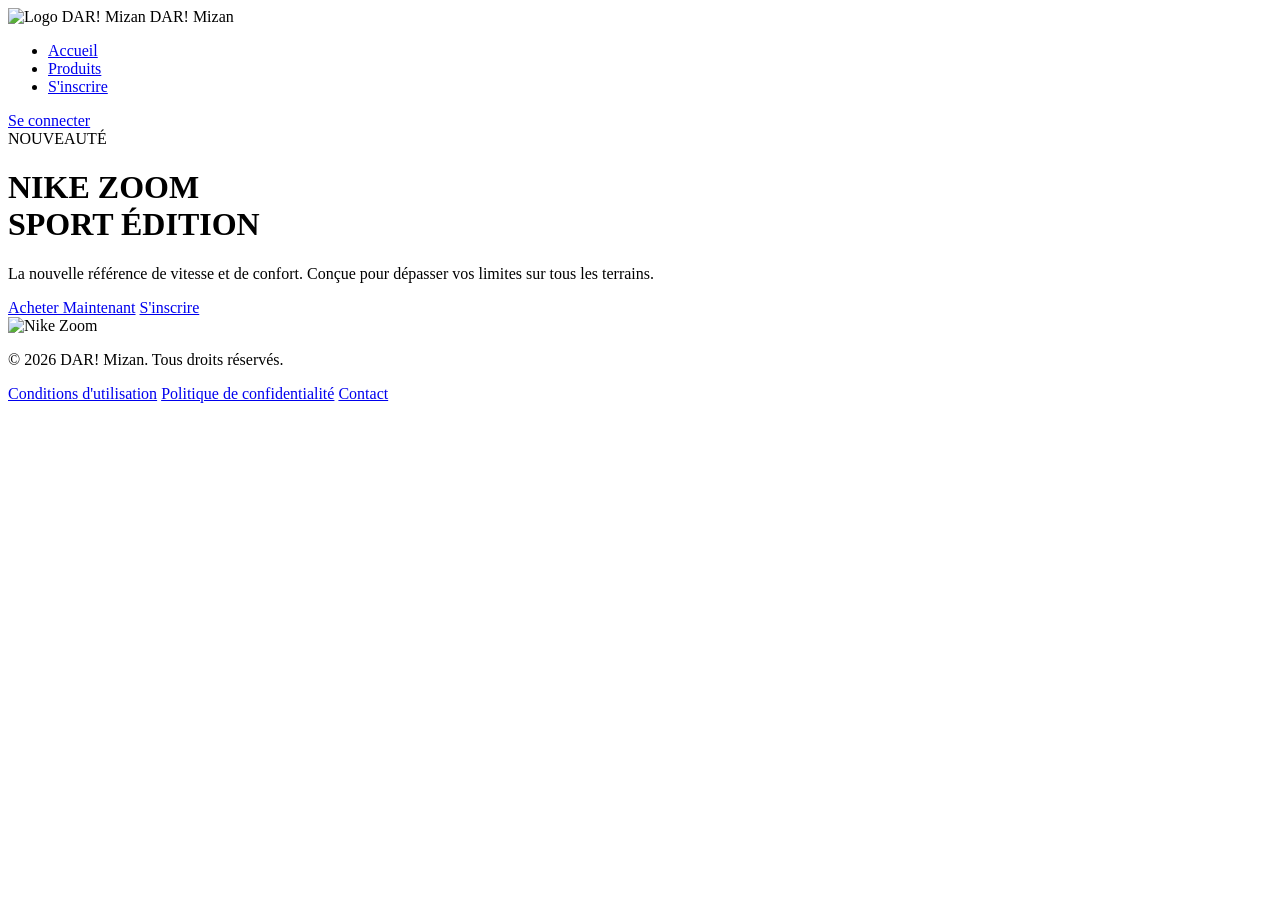
==== index.html @ 6af5eea6 "version 1.0 : avec html et js (fonctionnel)" ====
<!DOCTYPE html>
<html lang="fr">
<head>
    <meta charset="UTF-8">
    <meta name="viewport" content="width=device-width, initial-scale=1.0">
    <title>DAR! Mizan | Sport Professionnel</title>
    <link rel="stylesheet" href="style.css">
</head>
<body>

    <header class="header-pro">
        <nav class="navbar">
            <div class="logo">
                <img src="icon/vecteezy_black-silhouette-of-a-running-shoe-with-flames-and-lightning_70595360.jpg" alt="Logo DAR! Mizan" class="logo-img">
                DAR! <span>Mizan</span>
            </div>

            <div class="nav-right-group">
                <ul class="nav-links">
                    <li><a href="index.html" class="active">Accueil</a></li>
                    <li><a href="produits.html">Produits</a></li>
                    <li><a href="infos.html">S'inscrire</a></li>
                </ul>
                <a href="connexion.html" class="btn-login">Se connecter</a>
            </div>
        </nav>
    </header>

    <main class="hero-section">
        <div class="hero-container">
            
            <div class="hero-text">
                <div class="badge-nouveaute">NOUVEAUTÉ</div>
                <h1>NIKE ZOOM<br><span class="text-gradient">SPORT ÉDITION</span></h1>
                <p>La nouvelle référence de vitesse et de confort. Conçue pour dépasser vos limites sur tous les terrains.</p>
                
                <div class="hero-btns">
                    <a href="produits.html" class="btn-primary">Acheter Maintenant</a>
                    <a href="infos.html" class="btn-secondary">S'inscrire</a>
                </div>
            </div>

            <div class="hero-visual">
                <div class="blur-circle"></div> <div class="diamond-shape"></div> <img src="iimage/images.jpeg" alt="Nike Zoom" class="shoe-img">
            </div>

        </div>
    </main>

    <footer class="login-footer-main">
        <p>&copy; 2026 DAR! Mizan. Tous droits réservés.</p>
        <div class="footer-links">
            <a href="#">Conditions d'utilisation</a>
            <a href="#">Politique de confidentialité</a>
            <a href="contact.html">Contact</a>
        </div>
    </footer>

    <script>
        // Vérifier si l'utilisateur est connecté pour changer le bouton Login en Logout
        document.addEventListener("DOMContentLoaded", function() {
            const currentUser = localStorage.getItem('currentUser');
            const loginBtn = document.querySelector('.btn-login');

            if (currentUser && loginBtn) {
                loginBtn.textContent = "Se déconnecter";
                loginBtn.href = "#";
                loginBtn.style.backgroundColor = "#dc3545"; 
                loginBtn.addEventListener('click', function(e) {
                    e.preventDefault();
                    if(confirm("Voulez-vous vous déconnecter ?")) {
                        localStorage.removeItem('currentUser');
                        window.location.reload();
                    }
                });
            }
        });
    </script>
</body>
</html>
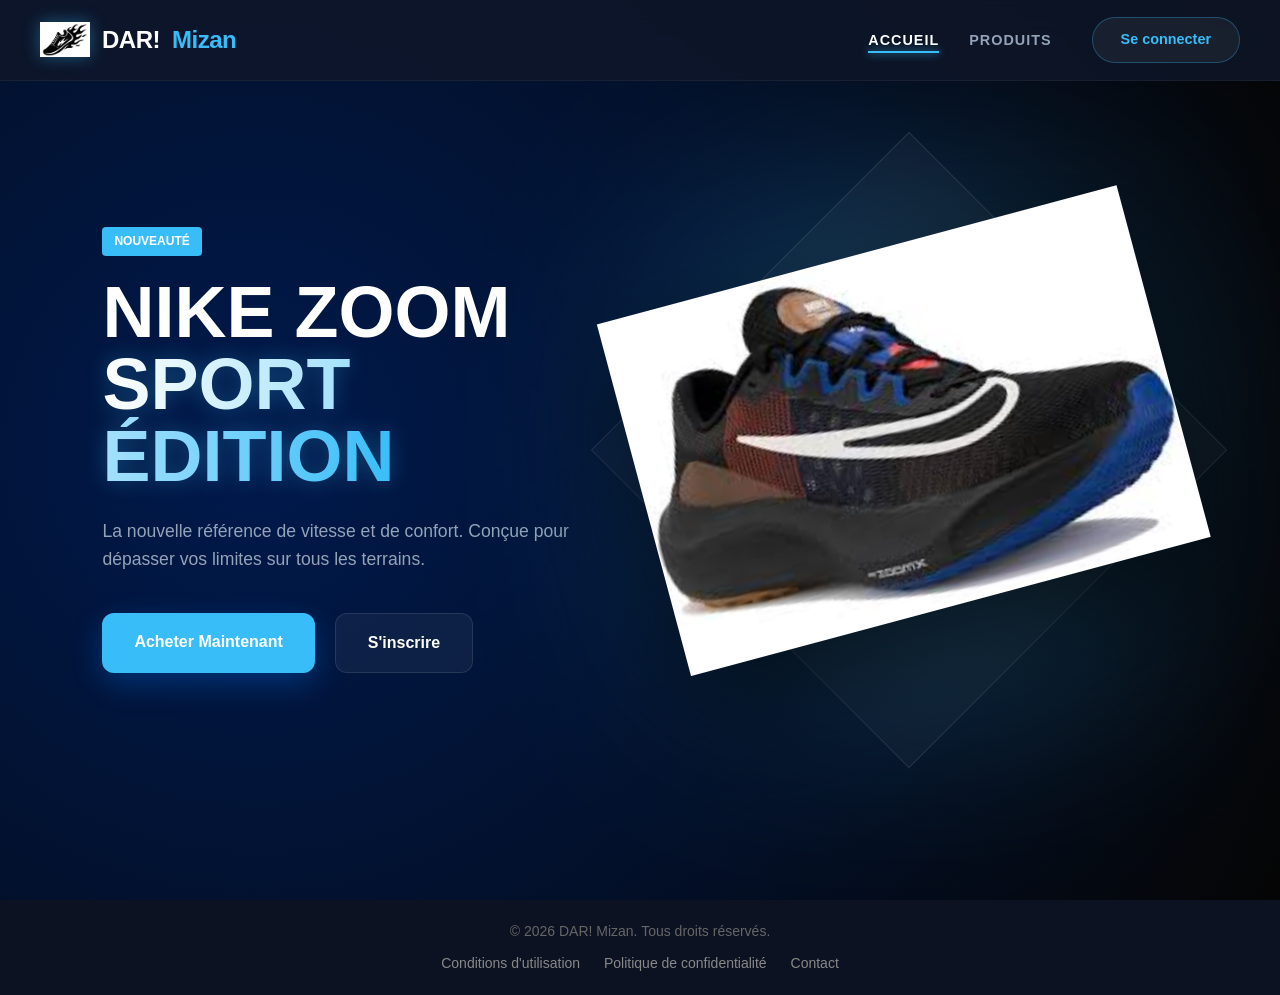
==== commit 26140d23: "Version 2 : mise en forme globale" ====
--- a/index.html
+++ b/index.html
@@ -19,7 +19,6 @@
                 <ul class="nav-links">
                     <li><a href="index.html" class="active">Accueil</a></li>
                     <li><a href="produits.html">Produits</a></li>
-                    <li><a href="infos.html">S'inscrire</a></li>
                 </ul>
                 <a href="connexion.html" class="btn-login">Se connecter</a>
             </div>
--- a/style.css
+++ b/style.css
@@ -0,0 +1,679 @@
+/* --- CONFIGURATION GÉNÉRALE --- */
+:root {
+    --primary: #38bdf8;        /* Bleu ciel pro */
+    --primary-dark: #007bff;   /* Bleu standard */
+    --dark-bg: #0f172a;        /* Fond bleu nuit */
+    --card-bg: #1e293b;        /* Fond des cartes */
+    --input-bg: #0f172a;
+    --text-white: #ffffff;
+    --text-gray: #94a3b8;
+    --border-color: rgba(255, 255, 255, 0.1);
+}
+
+* {
+    margin: 0;
+    padding: 0;
+    box-sizing: border-box;
+    font-family: 'Inter', 'Segoe UI', sans-serif;
+}
+
+body {
+    background-color: var(--dark-bg);
+    color: var(--text-white);
+    overflow-x: hidden;
+    line-height: 1.6;
+}
+
+/* --- HEADER PROFESSIONNEL --- */
+.header-pro {
+    position: fixed;
+    top: 0;
+    left: 0;
+    width: 100%;
+    z-index: 1000;
+    background: rgba(15, 23, 42, 0.8); /* Fond sombre semi-transparent */
+    backdrop-filter: blur(20px);        /* Effet de flou "verre dépoli" */
+    border-bottom: 1px solid rgba(255, 255, 255, 0.05);
+    padding: 0 20px;
+    transition: all 0.3s ease;
+}
+
+.navbar {
+    display: flex;
+    justify-content: space-between;
+    align-items: center;
+    height: 80px;
+    max-width: 1200px;
+    margin: 0 auto;
+    width: 100%;
+}
+
+.logo {
+    display: flex;
+    align-items: center;
+    gap: 12px;
+    font-size: 1.5rem;
+    font-weight: 800;
+    letter-spacing: -0.5px;
+    color: white;
+    text-decoration: none;
+    cursor: pointer;
+}
+
+.logo span { 
+    color: var(--primary-blue);
+ }
+
+.logo-img {
+    height: 35px;
+    width: auto;
+    filter: drop-shadow(0 0 8px rgba(56, 189, 248, 0.4)); /* Lueur sur le logo */
+    transition: transform 0.3s ease;
+}
+
+.logo:hover .logo-img { transform: scale(1.1) rotate(-5deg); }
+
+/* Groupe à droite (pour index.html) */
+.nav-right-group {
+    display: flex;
+    align-items: center;
+    gap: 40px;
+}
+
+/* Liens de navigation */
+.nav-links {
+    display: flex;
+    gap: 30px;
+    list-style: none;
+    margin: 0;
+    padding: 0;
+}
+
+.nav-links a {
+    position: relative;
+    color: var(--text-gray);
+    text-decoration: none;
+    color: var(--text-gray);
+    font-size: 0.9rem;
+    font-weight: 600;
+    text-transform: uppercase;
+    letter-spacing: 1px;
+    transition: color 0.3s ease;
+    padding: 5px 0;
+}
+
+.nav-links a:hover, .nav-links a.active {
+    color: white;
+}
+
+/* Animation de soulignement */
+.nav-links a::after {
+    content: '';
+    position: absolute;
+    width: 0;
+    height: 2px;
+    bottom: 0;
+    left: 0;
+    background-color: var(--primary-blue);
+    transition: width 0.3s ease;
+    box-shadow: 0 0 8px var(--primary-blue);
+}
+
+.nav-links a:hover::after, .nav-links a.active::after {
+    width: 100%;
+}
+
+/* Bouton Login/Logout */
+.btn-login {
+    padding: 10px 28px;
+    background: rgba(255, 255, 255, 0.05);
+    color: var(--primary-blue);
+    border: 1px solid rgba(56, 189, 248, 0.3);
+    border-radius: 50px; /* Forme pilule très moderne */
+    font-weight: 600;
+    font-size: 0.9rem;
+    text-decoration: none;
+    transition: all 0.3s ease;
+    white-space: nowrap;
+}
+
+.btn-login:hover {
+    background: var(--primary-blue);
+    color: var(--dark-bg);
+    box-shadow: 0 0 20px rgba(56, 189, 248, 0.4); /* Lueur intense */
+    transform: translateY(-2px);
+    border-color: var(--primary-blue);
+}
+
+/* --- HERO SECTION --- */
+.hero-section {
+    height: 100vh;
+    display: flex;
+    align-items: center;
+    background: radial-gradient(circle at 20% 50%, #001a4d 0%, #050505 100%);
+    padding: 0 8%;
+}
+
+.hero-container {
+    display: flex;
+    align-items: center;
+    width: 100%;
+    max-width: 1300px;
+    margin: 0 auto;
+}
+
+.hero-text { width: 50%; }
+
+.badge-nouveaute {
+    background: var(--primary);
+    display: inline-block;
+    padding: 5px 12px;
+    border-radius: 4px;
+    font-size: 12px;
+    font-weight: bold;
+    margin-bottom: 20px;
+}
+
+.hero-text h1 {
+    font-size: 4.5rem;
+    line-height: 1;
+    font-weight: 900;
+    margin-bottom: 25px;
+}
+
+.text-gradient {
+    background: linear-gradient(to right, #fff, #666);
+    -webkit-background-clip: text;
+    -webkit-text-fill-color: transparent;
+}
+
+.hero-text p {
+    color: var(--text-gray);
+    font-size: 1.1rem;
+    margin-bottom: 40px;
+    max-width: 480px;
+}
+
+/* BOUTONS CÔTE À CÔTE */
+.hero-btns { display: flex; gap: 20px; }
+
+.btn-primary {
+    background: var(--primary);
+    color: white;
+    padding: 16px 32px;
+    border-radius: 12px;
+    text-decoration: none;
+    font-weight: 700;
+    box-shadow: 0 10px 30px rgba(0, 123, 255, 0.3);
+}
+
+.btn-secondary {
+    background: rgba(255,255,255,0.05);
+    color: white;
+    padding: 16px 32px;
+    border-radius: 12px;
+    text-decoration: none;
+    font-weight: 700;
+    border: 1px solid rgba(255,255,255,0.1);
+}
+
+/* --- VISUEL AVEC FLOU ET AJUSTEMENT --- */
+.hero-visual {
+    width: 50%;
+    position: relative;
+    display: flex;
+    justify-content: center;
+    align-items: center;
+}
+
+.blur-circle {
+    position: absolute;
+    width: 400px;
+    height: 400px;
+    background: var(--primary);
+    filter: blur(120px); /* C'est ça qui fait l'effet de flou lumineux */
+    opacity: 0.4;
+    z-index: 1;
+}
+
+.diamond-shape {
+    position: absolute;
+    width: 450px;
+    height: 450px;
+    background: rgba(255, 255, 255, 0.03);
+    transform: rotate(45deg);
+    border: 1px solid rgba(255, 255, 255, 0.1);
+    z-index: 2;
+}
+
+.shoe-img {
+    width: 110%;
+    z-index: 5;
+    transform: rotate(-15deg) translateY(-20px);
+    filter: drop-shadow(0 40px 60px rgba(0,0,0,0.7));
+    transition: 0.5s ease-in-out;
+}
+
+.shoe-img:hover {
+    transform: rotate(-10deg) scale(1.05);
+}
+
+/* --- CONFIGURATION GLOBALE --- */
+:root {
+    --primary-blue: #38bdf8;
+    --dark-bg: #0f172a;
+    --card-bg: #1e293b;
+    --input-bg: #0f172a;
+    --text-white: #ffffff;
+    --text-gray: #94a3b8;
+    --border-color: #334155;
+}
+
+.body-login {
+    display: flex;
+    flex-direction: column; /* Organise Header, Main et Footer l'un sous l'autre */
+    min-height: 100vh;
+    margin: 0;
+    background-color: var(--dark-bg);
+}
+
+/* --- LA CARTE DE CONNEXION --- */
+
+.login-card {
+    position: relative; /* Nécessaire pour positionner les éléments animés */
+    width: 100%;
+    max-width: 420px;
+    padding: 4px; /* On réduit le padding ici pour créer l'épaisseur de la bordure */
+    background: transparent; /* Le fond sera géré par le pseudo-élément ::after */
+    border-radius: 20px;
+    overflow: hidden; /* Coupe ce qui dépasse pour garder la forme arrondie */
+    box-shadow: 0 20px 50px rgba(0, 0, 0, 0.8); /* Ombre plus sombre pour le contraste */
+    border: none; /* On enlève l'ancienne bordure statique */
+    /* Supprime le margin-top fixe ici pour laisser le Flexbox gérer */
+}
+
+/* L'animation qui tourne (Le rayon lumineux) */
+@keyframes rotate-border {
+    0% { transform: rotate(0deg); }
+    100% { transform: rotate(360deg); }
+}
+
+.login-card::before {
+    content: '';
+    position: absolute;
+    top: -50%; left: -50%;
+    width: 200%; height: 200%;
+    background: conic-gradient(transparent, transparent, transparent, var(--primary-blue), white, var(--primary-blue), transparent, transparent);
+    animation: rotate-border 4s linear infinite;
+    z-index: 0;
+}
+
+/* Le fond noir par-dessus pour cacher le centre du rayon */
+.login-card::after {
+    content: '';
+    position: absolute;
+    inset: 3px; /* Épaisseur de la bordure animée (3px) */
+    background: var(--card-bg);
+    border-radius: 18px; /* Un peu moins que le parent pour suivre la courbe */
+    z-index: 0;
+}
+
+/* On s'assure que le contenu est au-dessus de l'animation */
+.login-content {
+    position: relative;
+    z-index: 1;
+    padding: 36px; /* On remet le padding interne ici */
+    height: 100%;
+}
+
+.login-container {
+    flex: 1; /* Prend tout l'espace disponible entre le header et le footer */
+    display: flex;
+    justify-content: center; /* Centre la carte horizontalement */
+    align-items: center;     /* Centre la carte verticalement */
+    padding: 20px;
+    margin-top: 110px;        /* Espace pour éviter que le header cache le haut */
+}
+
+.login-content h2 {
+    color: var(--text-white);
+    font-size: 2rem;
+    margin-bottom: 8px;
+    text-align: center;
+}
+
+.login-content h2 span {
+    color: var(--primary-blue);
+}
+
+.subtitle {
+    color: var(--text-gray);
+    text-align: center;
+    font-size: 0.95rem;
+    margin-bottom: 30px;
+}
+
+/* --- FORMULAIRE --- */
+.input-box {
+    margin-bottom: 20px;
+}
+
+.input-box label {
+    display: block;
+    color: var(--text-gray);
+    font-size: 0.85rem;
+    margin-bottom: 8px;
+    font-weight: 500;
+}
+
+.input-box input {
+    width: 100%;
+    padding: 14px;
+    background: var(--input-bg);
+    border: 1px solid #334155;
+    border-radius: 10px;
+    color: white;
+    font-size: 1rem;
+    transition: all 0.3s ease;
+}
+
+.input-box input:focus {
+    outline: none;
+    border-color: var(--primary-blue);
+    box-shadow: 0 0 0 3px rgba(56, 189, 248, 0.1);
+}
+
+/* --- BOUTON --- */
+.btn-glow {
+    width: 100%;
+    padding: 15px;
+    background: var(--primary-blue);
+    border: none;
+    border-radius: 10px;
+    color: var(--dark-bg);
+    font-weight: 700;
+    font-size: 1rem;
+    cursor: pointer;
+    transition: all 0.3s ease;
+    margin-top: 10px;
+}
+
+.btn-glow:hover {
+    background: #7dd3fc;
+    transform: translateY(-2px);
+    box-shadow: 0 5px 15px rgba(56, 189, 248, 0.3);
+}
+
+/* --- SÉPARATEUR --- */
+.separateur {
+    margin: 30px 0;
+    font-size: 0.75rem;
+    color: #475569;
+    text-align: center;
+    display: flex;
+    align-items: center;
+}
+
+.separateur::before, .separateur::after {
+    content: "";
+    flex: 1;
+    height: 1px;
+    background: #334155;
+}
+
+.separateur::before { margin-right: 15px; }
+.separateur::after { margin-left: 15px; }
+
+/* --- RÉSEAUX SOCIAUX --- */
+.social-icons {
+    display: flex;
+    justify-content: center;
+    gap: 15px;
+}
+
+.social-icons a {
+    width: 55px;
+    height: 55px;
+    display: flex;
+    justify-content: center;
+    align-items: center;
+    background: var(--input-bg);
+    border: 1px solid #334155;
+    border-radius: 12px;
+    transition: 0.3s;
+}
+
+.social-icons a:hover {
+    background: #1e293b;
+    border-color: var(--primary-blue);
+    transform: scale(1.05);
+}
+
+.social-icons img {
+    width: 24px;
+    height: 24px;
+}
+
+/* --- FOOTER --- */
+.login-footer {
+    margin-top: 30px;
+    text-align: center;
+    font-size: 0.85rem;
+}
+
+.login-footer p {
+    color: var(--text-gray);
+    margin: 8px 0;
+}
+
+.login-footer a {
+    color: var(--primary-blue);
+    text-decoration: none;
+    font-weight: 600;
+}
+
+.login-footer a:hover {
+    text-decoration: underline;
+}
+.login-footer-main {
+    padding: 30px;
+    text-align: center;
+    background: rgba(0,0,0,0.2); /* Optionnel : pour bien voir le footer */
+}
+
+/* --- FORM CONTAINER --- */
+.form-container {
+    padding-top: 120px; /* Espace pour le header fixe */
+    padding-bottom: 50px;
+    display: flex;
+    justify-content: center;
+}
+
+.infos-form {
+    background: var(--card-bg);
+    width: 100%;
+    max-width: 650px;
+    padding: 40px;
+    border-radius: 20px;
+    box-shadow: 0 20px 50px rgba(0, 0, 0, 0.4);
+}
+
+.infos-form h2 {
+    text-align: center;
+    margin-bottom: 30px;
+    font-size: 1.8rem;
+}
+
+.infos-form h2 span { color: var(--primary-blue); }
+
+/* --- FIELDSET & LEGEND --- */
+fieldset {
+    border: 1px solid var(--border-color);
+    border-radius: 12px;
+    padding: 25px;
+    margin-bottom: 25px;
+}
+
+legend {
+    color: var(--primary-blue);
+    font-weight: bold;
+    padding: 0 10px;
+    font-size: 0.9rem;
+    text-transform: uppercase;
+}
+
+/* --- INPUTS & SELECT --- */
+input[type="text"], 
+input[type="password"], 
+select, 
+textarea {
+    width: 100%;
+    padding: 12px;
+    margin-bottom: 15px;
+    background: var(--input-bg);
+    border: 1px solid var(--border-color);
+    border-radius: 8px;
+    color: white;
+    font-size: 0.95rem;
+    box-sizing: border-box;
+}
+
+textarea { height: 80px; resize: none; }
+
+input:focus, select:focus, textarea:focus {
+    outline: none;
+    border-color: var(--primary-blue);
+}
+
+/* --- GENDER & SKILLS BOXES --- */
+.gender-box, .skills-box {
+    margin: 10px 0 20px 0;
+    color: var(--text-gray);
+    font-size: 0.9rem;
+}
+
+.gender-box span, .skills-box p {
+    margin-bottom: 10px;
+    display: block;
+    color: var(--primary-blue);
+}
+
+.gender-box label, .skills-box label {
+    margin-right: 15px;
+    cursor: pointer;
+}
+
+/* --- BOUTON SUBMIT --- */
+.btn-submit {
+    width: 100%;
+    padding: 16px;
+    background: var(--primary-blue);
+    color: var(--dark-bg);
+    border: none;
+    border-radius: 10px;
+    font-weight: bold;
+    font-size: 1rem;
+    cursor: pointer;
+    transition: 0.3s;
+}
+
+.btn-submit:hover {
+    background: #7dd3fc;
+    transform: translateY(-2px);
+    box-shadow: 0 10px 20px rgba(56, 189, 248, 0.2);
+}
+.text-gradient {
+    background: linear-gradient(to right, #ffffff, var(--primary));
+    -webkit-background-clip: text;
+    -webkit-text-fill-color: transparent;
+    filter: drop-shadow(0 0 10px rgba(56, 189, 248, 0.3));
+}
+.login-footer-main {
+    margin-top: auto; /* Pousse le footer vers le bas si tu es en flexbox */
+    padding: 20px;
+    text-align: center;
+    font-size: 14px;
+    color: #666;
+    width: 100%;
+}
+
+.footer-links {
+    margin-top: 10px;
+}
+
+.footer-links a {
+    margin: 0 10px;
+    color: #888;
+    text-decoration: none;
+}
+
+.footer-links a:hover {
+    text-decoration: underline;
+}
+/* --- STYLE BOGOSSE POUR CONTACT --- */
+
+/* Style spécifique pour le champ Message (textarea) */
+textarea {
+    width: 100%;
+    padding: 14px;
+    background: var(--input-bg);
+    border: 1px solid #334155;
+    border-radius: 10px;
+    color: white;
+    font-size: 1rem;
+    font-family: inherit;
+    transition: all 0.3s ease;
+    margin-top: 5px;
+}
+
+textarea:focus {
+    outline: none;
+    border-color: var(--primary-blue);
+    box-shadow: 0 0 12px rgba(56, 189, 248, 0.2);
+}
+
+/* Zone d'infos de contact sous le bouton */
+.contact-info-footer {
+    margin-top: 25px;
+    padding-top: 20px;
+    border-top: 1px solid rgba(255, 255, 255, 0.05);
+    display: flex;
+    flex-direction: column;
+    gap: 12px;
+}
+
+.contact-item {
+    display: flex;
+    align-items: center;
+    justify-content: center;
+    gap: 10px;
+    color: var(--text-gray);
+    font-size: 0.9rem;
+    transition: 0.3s;
+}
+
+.contact-item i {
+    color: var(--primary-blue);
+    font-size: 1.1rem;
+}
+
+.contact-item:hover {
+    color: white;
+    transform: translateX(5px); /* Petit effet de glissement au survol */
+}
+
+/* Animation d'entrée pour la carte */
+.login-card {
+    animation: slideUp 0.6s cubic-bezier(0.16, 1, 0.3, 1);
+}
+
+@keyframes slideUp {
+    from { 
+        opacity: 0; 
+        transform: translateY(30px); 
+    }
+    to { 
+        opacity: 1; 
+        transform: translateY(0); 
+    }
+}
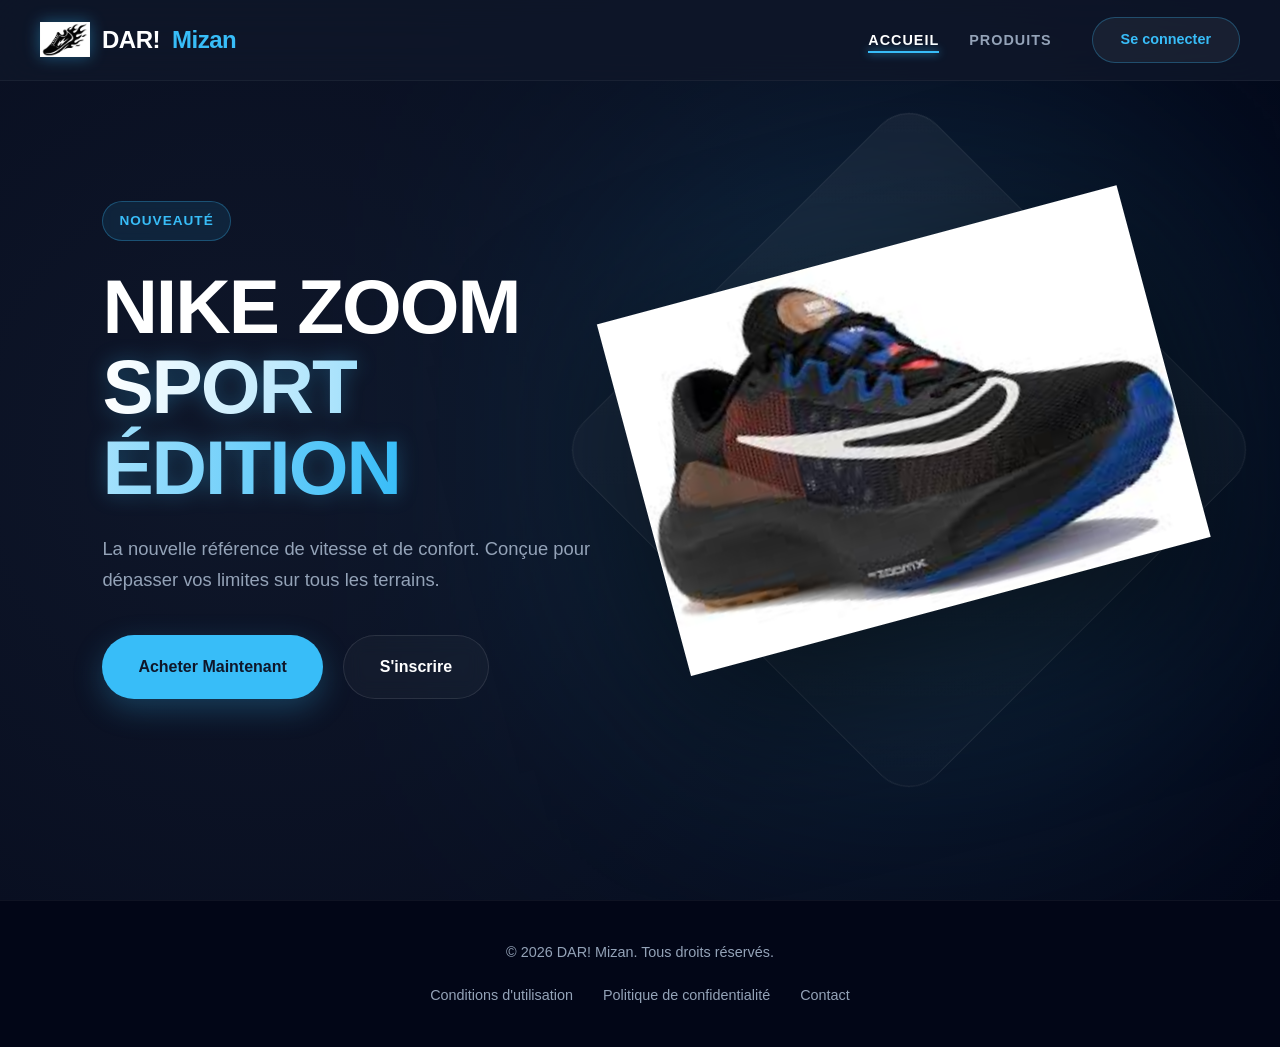
==== commit 20a07429: "Version 3.0 : Finitions Premium (UX/UI),Scrollbar custom et Animations globales" ====
--- a/index.html
+++ b/index.html
@@ -5,6 +5,7 @@
     <meta name="viewport" content="width=device-width, initial-scale=1.0">
     <title>DAR! Mizan | Sport Professionnel</title>
     <link rel="stylesheet" href="style.css">
+    <link rel="stylesheet" href="https://cdnjs.cloudflare.com/ajax/libs/font-awesome/6.0.0/css/all.min.css">
 </head>
 <body>
 
@@ -21,6 +22,9 @@
                     <li><a href="produits.html">Produits</a></li>
                 </ul>
                 <a href="connexion.html" class="btn-login">Se connecter</a>
+                <div class="hamburger">
+                    <i class="fas fa-bars"></i>
+                </div>
             </div>
         </nav>
     </header>
@@ -73,6 +77,20 @@
                     }
                 });
             }
+
+            // GESTION DU MENU BURGER
+            const hamburger = document.querySelector('.hamburger');
+            const navLinks = document.querySelector('.nav-links');
+
+            if(hamburger) {
+                hamburger.addEventListener('click', () => {
+                    navLinks.classList.toggle('active');
+                    // Change l'icône (Barres <-> Croix)
+                    const icon = hamburger.querySelector('i');
+                    icon.classList.toggle('fa-bars');
+                    icon.classList.toggle('fa-times');
+                });
+            }
         });
     </script>
 </body>
--- a/style.css
+++ b/style.css
@@ -10,6 +10,30 @@
     --border-color: rgba(255, 255, 255, 0.1);
 }
 
+/* --- AJOUTS VERSION 3.0*/
+
+/* 1. Scrollbar Personnalisée (Pour Chrome,..) */
+::-webkit-scrollbar { width: 10px; }
+::-webkit-scrollbar-track { background: var(--dark-bg); }
+::-webkit-scrollbar-thumb { 
+    background: #334155; 
+    border-radius: 5px; 
+    border: 2px solid var(--dark-bg); /* Petit espace autour pour faire propre */
+}
+::-webkit-scrollbar-thumb:hover { background: var(--primary-blue); }
+
+/* 2. Sélection de texte stylée (Quand on surligne du texte) */
+::selection { background: rgba(56, 189, 248, 0.3); color: white; }
+
+/* 3. Défilement fluide global */
+html { scroll-behavior: smooth; }
+
+/* 4. Animation d'entrée de page */
+@keyframes fadeInPage {
+    from { opacity: 0; transform: translateY(15px); }
+    to { opacity: 1; transform: translateY(0); }
+}
+
 * {
     margin: 0;
     padding: 0;
@@ -22,6 +46,7 @@
     color: var(--text-white);
     overflow-x: hidden;
     line-height: 1.6;
+    animation: fadeInPage 0.8s cubic-bezier(0.2, 0.8, 0.2, 1); /* Animation fluide au chargement */
 }
 
 /* --- HEADER PROFESSIONNEL --- */
@@ -78,6 +103,7 @@
     display: flex;
     align-items: center;
     gap: 40px;
+    position: relative; /* Pour le positionnement du menu mobile */
 }
 
 /* Liens de navigation */
@@ -145,76 +171,158 @@
     border-color: var(--primary-blue);
 }
 
+/* --- MENU BURGER (MOBILE) --- */
+.hamburger {
+    display: none; /* Caché sur PC */
+    font-size: 1.8rem;
+    color: white;
+    cursor: pointer;
+    margin-left: 15px;
+    z-index: 1001;
+}
+
+@media (max-width: 900px) {
+    .hamburger {
+        display: block; /* Visible sur Mobile/Tablette */
+    }
+
+    .nav-links {
+        position: fixed;
+        top: 80px;
+        left: -100%; /* Caché à gauche */
+        width: 100%;
+        height: calc(100vh - 80px);
+        background: rgba(15, 23, 42, 0.98); /* Fond sombre presque opaque */
+        backdrop-filter: blur(15px);
+        flex-direction: column;
+        align-items: center;
+        justify-content: center;
+        transition: 0.4s cubic-bezier(0.4, 0, 0.2, 1);
+        z-index: 999;
+    }
+
+    .nav-links.active {
+        left: 0; /* Apparaît */
+    }
+
+    .nav-links li {
+        margin: 25px 0;
+    }
+
+    .nav-links a {
+        font-size: 1.5rem; /* Texte plus gros pour le tactile */
+    }
+    
+    .nav-right-group { gap: 15px; }
+}
+
 /* --- HERO SECTION --- */
 .hero-section {
-    height: 100vh;
-    display: flex;
-    align-items: center;
-    background: radial-gradient(circle at 20% 50%, #001a4d 0%, #050505 100%);
+    min-height: 100vh; /* S'adapte si le contenu dépasse */
+    display: flex;
+    align-items: center;
+    background: radial-gradient(circle at 20% 50%, #0f172a 0%, #020617 100%); /* Fond plus profond et moderne */
     padding: 0 8%;
+    position: relative;
+    overflow: hidden; /* Empêche les débordements sur mobile */
 }
 
 .hero-container {
     display: flex;
     align-items: center;
+    justify-content: space-between;
     width: 100%;
     max-width: 1300px;
     margin: 0 auto;
-}
-
-.hero-text { width: 50%; }
+    z-index: 2;
+}
+
+.hero-text { 
+    width: 50%; 
+    z-index: 3;
+}
 
 .badge-nouveaute {
-    background: var(--primary);
+    background: rgba(56, 189, 248, 0.1);
+    color: var(--primary-blue);
+    border: 1px solid rgba(56, 189, 248, 0.3);
     display: inline-block;
-    padding: 5px 12px;
-    border-radius: 4px;
-    font-size: 12px;
-    font-weight: bold;
-    margin-bottom: 20px;
+    padding: 8px 16px;
+    border-radius: 30px; /* Badge arrondi moderne */
+    font-size: 0.85rem;
+    font-weight: 700;
+    margin-bottom: 25px;
+    letter-spacing: 1px;
+    text-transform: uppercase;
+    backdrop-filter: blur(5px);
 }
 
 .hero-text h1 {
-    font-size: 4.5rem;
-    line-height: 1;
+    font-size: 4.8rem; /* Titre plus imposant */
+    line-height: 1.05;
     font-weight: 900;
     margin-bottom: 25px;
+    letter-spacing: -2px; /* Lettres plus serrées pour le style sport */
+    color: white;
 }
 
 .text-gradient {
-    background: linear-gradient(to right, #fff, #666);
+    background: linear-gradient(135deg, #ffffff 0%, var(--primary-blue) 100%);
     -webkit-background-clip: text;
     -webkit-text-fill-color: transparent;
+    filter: drop-shadow(0 0 20px rgba(56, 189, 248, 0.3));
 }
 
 .hero-text p {
     color: var(--text-gray);
-    font-size: 1.1rem;
+    font-size: 1.15rem;
     margin-bottom: 40px;
-    max-width: 480px;
+    max-width: 500px;
+    line-height: 1.7;
 }
 
 /* BOUTONS CÔTE À CÔTE */
 .hero-btns { display: flex; gap: 20px; }
 
 .btn-primary {
-    background: var(--primary);
+    background: var(--primary-blue);
+    color: var(--dark-bg);
+    padding: 18px 36px;
+    border-radius: 50px; /* Forme pilule */
+    text-decoration: none;
+    font-weight: 800;
+    box-shadow: 0 10px 30px rgba(56, 189, 248, 0.25);
+    transition: all 0.3s ease;
+    display: inline-flex;
+    align-items: center;
+    justify-content: center;
+}
+
+.btn-primary:hover {
+    transform: translateY(-3px);
+    box-shadow: 0 20px 40px rgba(56, 189, 248, 0.4);
+    background: white;
+}
+
+.btn-secondary {
+    background: rgba(255,255,255,0.03);
     color: white;
-    padding: 16px 32px;
-    border-radius: 12px;
-    text-decoration: none;
-    font-weight: 700;
-    box-shadow: 0 10px 30px rgba(0, 123, 255, 0.3);
-}
-
-.btn-secondary {
-    background: rgba(255,255,255,0.05);
-    color: white;
-    padding: 16px 32px;
-    border-radius: 12px;
+    padding: 18px 36px;
+    border-radius: 50px;
     text-decoration: none;
     font-weight: 700;
     border: 1px solid rgba(255,255,255,0.1);
+    backdrop-filter: blur(10px);
+    transition: all 0.3s ease;
+    display: inline-flex;
+    align-items: center;
+    justify-content: center;
+}
+
+.btn-secondary:hover {
+    background: rgba(255,255,255,0.1);
+    border-color: white;
+    transform: translateY(-3px);
 }
 
 /* --- VISUEL AVEC FLOU ET AJUSTEMENT --- */
@@ -224,38 +332,128 @@
     display: flex;
     justify-content: center;
     align-items: center;
+    perspective: 1000px;
 }
 
 .blur-circle {
     position: absolute;
-    width: 400px;
-    height: 400px;
-    background: var(--primary);
-    filter: blur(120px); /* C'est ça qui fait l'effet de flou lumineux */
-    opacity: 0.4;
+    width: 500px;
+    height: 500px;
+    background: var(--primary-blue);
+    filter: blur(150px);
+    opacity: 0.25;
     z-index: 1;
+    animation: pulseGlow 5s infinite alternate;
+}
+
+@keyframes pulseGlow {
+    0% { opacity: 0.2; transform: scale(0.9); }
+    100% { opacity: 0.35; transform: scale(1.1); }
 }
 
 .diamond-shape {
     position: absolute;
-    width: 450px;
-    height: 450px;
-    background: rgba(255, 255, 255, 0.03);
+    width: 500px;
+    height: 500px;
+    background: linear-gradient(135deg, rgba(255,255,255,0.05), rgba(255,255,255,0.01));
     transform: rotate(45deg);
-    border: 1px solid rgba(255, 255, 255, 0.1);
+    border: 1px solid rgba(255, 255, 255, 0.08);
+    border-radius: 40px;
     z-index: 2;
+    backdrop-filter: blur(5px);
 }
 
 .shoe-img {
-    width: 110%;
+    width: 120%;
+    max-width: 700px;
     z-index: 5;
     transform: rotate(-15deg) translateY(-20px);
-    filter: drop-shadow(0 40px 60px rgba(0,0,0,0.7));
+    filter: drop-shadow(0 50px 80px rgba(0,0,0,0.6));
     transition: 0.5s ease-in-out;
-}
-
-.shoe-img:hover {
-    transform: rotate(-10deg) scale(1.05);
+    animation: floatShoe 6s ease-in-out infinite;
+}
+
+@keyframes floatShoe {
+    0%, 100% { transform: rotate(-15deg) translateY(-20px); }
+    50% { transform: rotate(-12deg) translateY(-50px); }
+}
+
+/* --- RESPONSIVE DESIGN (MOBILE & TABLETTE) --- */
+@media (max-width: 1024px) {
+    .hero-section {
+        padding: 140px 5% 80px; /* Plus d'espace en haut pour le header */
+        height: auto;
+        text-align: center;
+    }
+
+    .hero-container {
+        flex-direction: column; /* Empile le texte et l'image */
+        gap: 60px;
+    }
+
+    .hero-text, .hero-visual {
+        width: 100%;
+    }
+
+    .hero-text h1 {
+        font-size: 3.5rem;
+    }
+
+    .hero-text p {
+        margin: 0 auto 30px; /* Centre le paragraphe */
+    }
+
+    .hero-btns {
+        justify-content: center;
+    }
+
+    .shoe-img {
+        width: 80%;
+        max-width: 450px;
+    }
+    
+    .diamond-shape {
+        width: 350px;
+        height: 350px;
+    }
+    
+    .blur-circle {
+        width: 300px;
+        height: 300px;
+    }
+}
+
+@media (max-width: 480px) {
+    .hero-text h1 {
+        font-size: 2.8rem;
+    }
+    
+    .hero-btns {
+        flex-direction: column; /* Boutons l'un sous l'autre sur petit écran */
+        width: 100%;
+    }
+    
+    .btn-primary, .btn-secondary {
+        width: 100%;
+    }
+}
+
+/* --- AJUSTEMENTS POUR ÉCRANS TRÈS PETITS (< 360px) --- */
+@media (max-width: 360px) {
+    .hero-text h1 { font-size: 2.2rem; } /* Titre plus petit pour ne pas déborder */
+    .logo { font-size: 1.2rem; } /* Logo ajusté */
+    .nav-right-group { gap: 10px; } /* Icônes rapprochées */
+    
+    /* Boutons plus compacts */
+    .btn-primary, .btn-secondary { 
+        padding: 12px 20px; 
+        width: 100%; 
+        font-size: 0.9rem; 
+    }
+    
+    /* Formulaires optimisés pour gagner de la place */
+    .login-content, .infos-form { padding: 15px; }
+    .login-container { padding: 5px; }
 }
 
 /* --- CONFIGURATION GLOBALE --- */
@@ -333,6 +531,22 @@
     align-items: center;     /* Centre la carte verticalement */
     padding: 20px;
     margin-top: 110px;        /* Espace pour éviter que le header cache le haut */
+}
+
+/* Adaptation Tablette (1024px) pour correspondre à l'accueil */
+@media (max-width: 1024px) {
+    .login-container {
+        margin-top: 140px;
+        padding: 0 5%;
+    }
+}
+
+/* Ajustement Mobile pour les formulaires */
+@media (max-width: 600px) {
+    .login-container { padding: 10px; margin-top: 90px; }
+    .login-content { padding: 20px; } /* Moins de padding interne */
+    .infos-form { padding: 20px; }
+    .login-card { width: 100%; }
 }
 
 .login-content h2 {
@@ -475,11 +689,6 @@
 .login-footer a:hover {
     text-decoration: underline;
 }
-.login-footer-main {
-    padding: 30px;
-    text-align: center;
-    background: rgba(0,0,0,0.2); /* Optionnel : pour bien voir le footer */
-}
 
 /* --- FORM CONTAINER --- */
 .form-container {
@@ -588,27 +797,50 @@
     -webkit-text-fill-color: transparent;
     filter: drop-shadow(0 0 10px rgba(56, 189, 248, 0.3));
 }
+
+/* --- FOOTER PROFESSIONNEL --- */
 .login-footer-main {
-    margin-top: auto; /* Pousse le footer vers le bas si tu es en flexbox */
-    padding: 20px;
+    background: #020617; /* Fond très sombre pour clore la page */
+    border-top: 1px solid rgba(255, 255, 255, 0.05);
+    padding: 40px 20px;
+    margin-top: auto;
+    width: 100%;
     text-align: center;
-    font-size: 14px;
-    color: #666;
-    width: 100%;
+}
+
+.login-footer-main p {
+    color: var(--text-gray);
+    font-size: 0.9rem;
+    margin-bottom: 20px;
+    font-weight: 500;
 }
 
 .footer-links {
-    margin-top: 10px;
+    display: flex;
+    justify-content: center;
+    gap: 30px;
+    flex-wrap: wrap;
 }
 
 .footer-links a {
-    margin: 0 10px;
-    color: #888;
+    color: var(--text-gray);
     text-decoration: none;
+    font-size: 0.9rem;
+    transition: all 0.3s ease;
+    position: relative;
 }
 
 .footer-links a:hover {
-    text-decoration: underline;
+    color: var(--primary-blue);
+    transform: translateY(-2px);
+}
+
+/* Responsive Footer */
+@media (max-width: 600px) {
+    .footer-links {
+        flex-direction: column;
+        gap: 15px;
+    }
 }
 /* --- STYLE BOGOSSE POUR CONTACT --- */
 
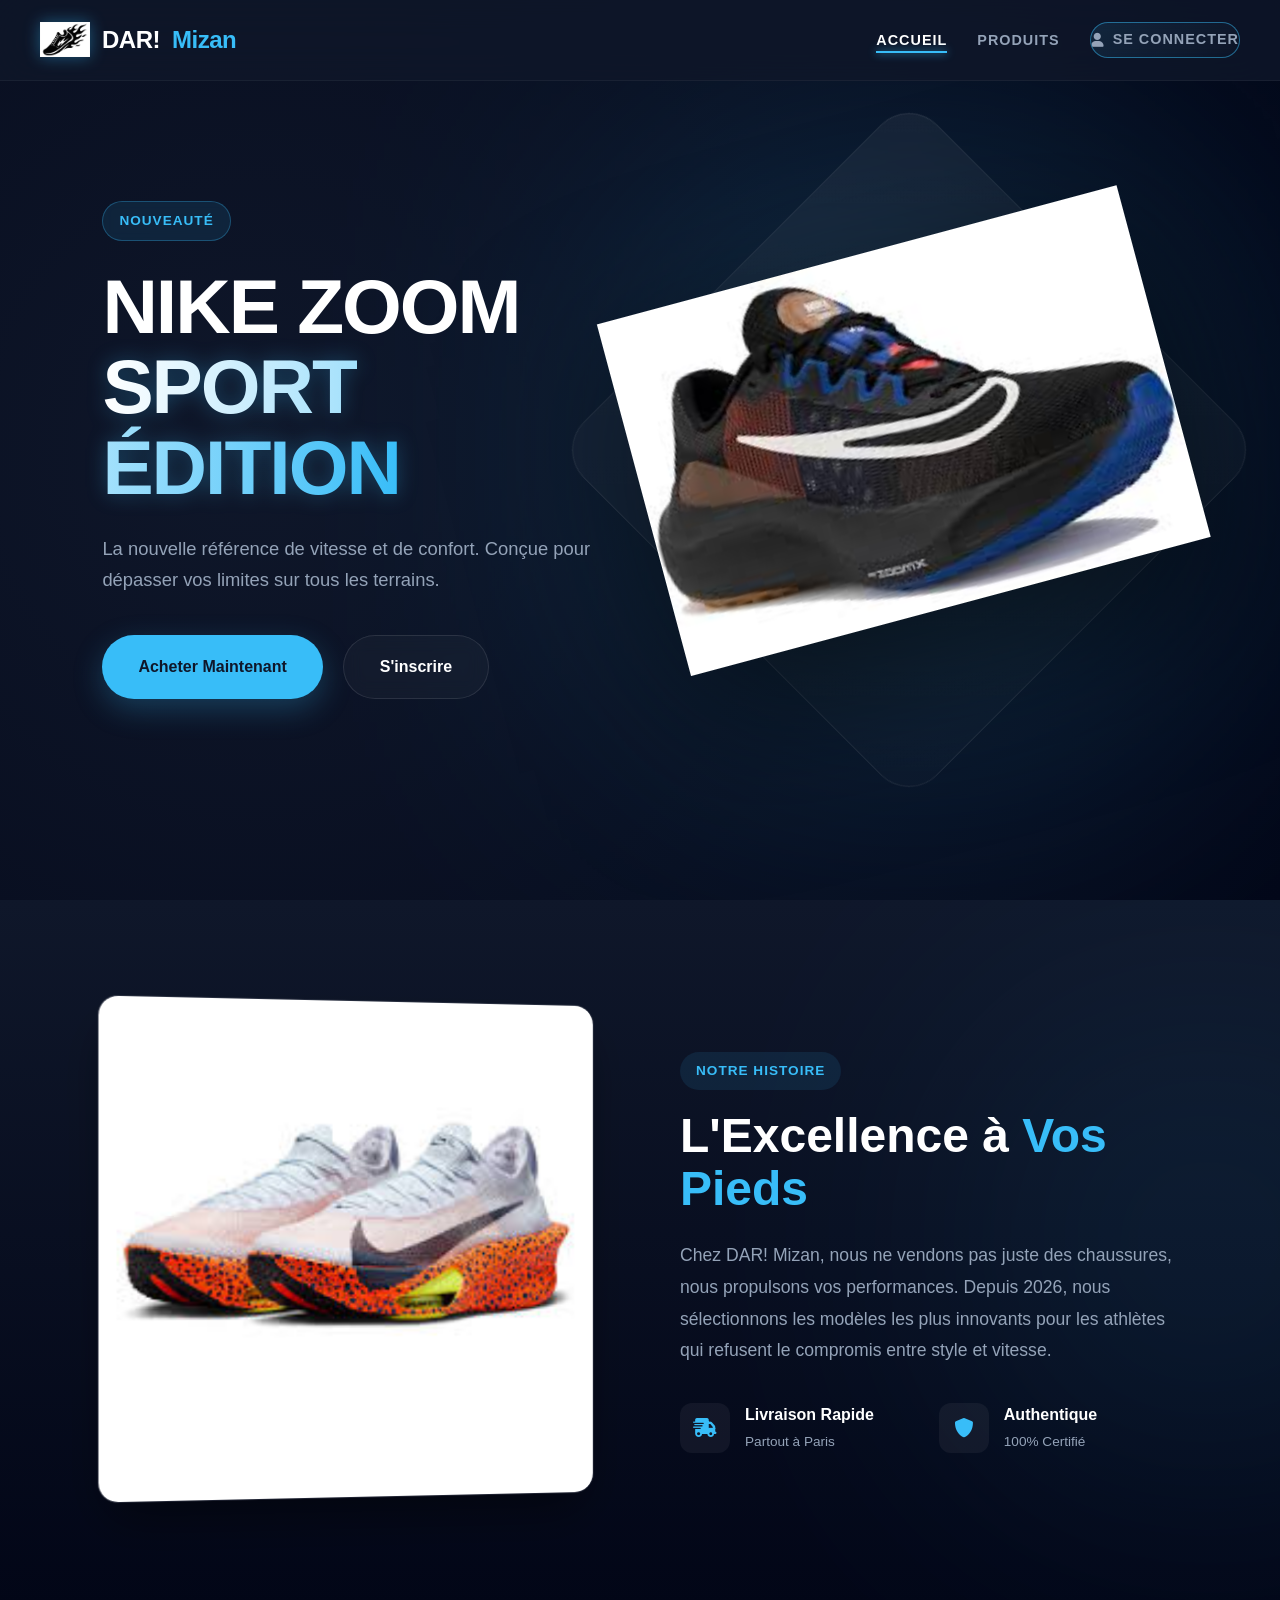
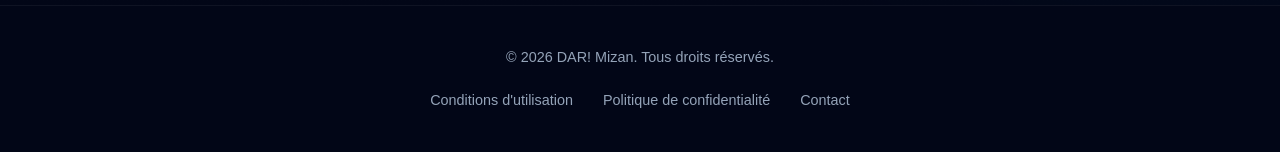
==== commit 5241f1ce: "Version 4.2 : Mise a jour de la page d'accueil et amelioration du design et les bouttons" ====
--- a/index.html
+++ b/index.html
@@ -4,6 +4,7 @@
     <meta charset="UTF-8">
     <meta name="viewport" content="width=device-width, initial-scale=1.0">
     <title>DAR! Mizan | Sport Professionnel</title>
+    <link rel="icon" href="icon/vecteezy_black-silhouette-of-a-running-shoe-with-flames-and-lightning_70595360.jpg">
     <link rel="stylesheet" href="style.css">
     <link rel="stylesheet" href="https://cdnjs.cloudflare.com/ajax/libs/font-awesome/6.0.0/css/all.min.css">
 </head>
@@ -20,8 +21,8 @@
                 <ul class="nav-links">
                     <li><a href="index.html" class="active">Accueil</a></li>
                     <li><a href="produits.html">Produits</a></li>
+                    <li><a href="connexion.html" class="btn-login">Se connecter</a></li>
                 </ul>
-                <a href="connexion.html" class="btn-login">Se connecter</a>
                 <div class="hamburger">
                     <i class="fas fa-bars"></i>
                 </div>
@@ -50,11 +51,37 @@
         </div>
     </main>
 
+    <!-- SECTION À PROPOS (V4.3) -->
+    <section class="about-section">
+        <div class="about-container">
+            <div class="about-image-wrapper">
+                <img src="iimage/alphaly3.jpeg" alt="Nike Alphafly Innovation">
+            </div>
+            
+            <div class="about-content">
+                <span class="about-badge">Notre Histoire</span>
+                <h2>L'Excellence à <span>Vos Pieds</span></h2>
+                <p>Chez DAR! Mizan, nous ne vendons pas juste des chaussures, nous propulsons vos performances. Depuis 2026, nous sélectionnons les modèles les plus innovants pour les athlètes qui refusent le compromis entre style et vitesse.</p>
+                
+                <div class="features-grid">
+                    <div class="feature-item">
+                        <div class="feature-icon"><i class="fas fa-shipping-fast"></i></div>
+                        <div class="feature-text"><h4>Livraison Rapide</h4><span>Partout à Paris</span></div>
+                    </div>
+                    <div class="feature-item">
+                        <div class="feature-icon"><i class="fas fa-shield-alt"></i></div>
+                        <div class="feature-text"><h4>Authentique</h4><span>100% Certifié</span></div>
+                    </div>
+                </div>
+            </div>
+        </div>
+    </section>
+
     <footer class="login-footer-main">
         <p>&copy; 2026 DAR! Mizan. Tous droits réservés.</p>
         <div class="footer-links">
-            <a href="#">Conditions d'utilisation</a>
-            <a href="#">Politique de confidentialité</a>
+            <a href="conditions.html">Conditions d'utilisation</a>
+            <a href="politique.html">Politique de confidentialité</a>
             <a href="contact.html">Contact</a>
         </div>
     </footer>
--- a/style.css
+++ b/style.css
@@ -113,6 +113,7 @@
     list-style: none;
     margin: 0;
     padding: 0;
+    align-items: center; /* Centre verticalement les éléments (liens + bouton) */
 }
 
 .nav-links a {
@@ -151,22 +152,41 @@
 
 /* Bouton Login/Logout */
 .btn-login {
-    padding: 10px 28px;
-    background: rgba(255, 255, 255, 0.05);
+    padding: 10px 24px;
+    background: linear-gradient(135deg, rgba(56, 189, 248, 0.1), rgba(56, 189, 248, 0));
     color: var(--primary-blue);
-    border: 1px solid rgba(56, 189, 248, 0.3);
+    border: 1px solid rgba(56, 189, 248, 0.5);
     border-radius: 50px; /* Forme pilule très moderne */
     font-weight: 600;
     font-size: 0.9rem;
     text-decoration: none;
     transition: all 0.3s ease;
     white-space: nowrap;
+    display: inline-flex;
+    align-items: center;
+    justify-content: center;
+    gap: 8px; /* Espace entre l'icône et le texte */
+    backdrop-filter: blur(5px);
+    
+    /* Gestion intelligente du texte trop long */
+    max-width: 200px;
+    overflow: hidden;
+    text-overflow: ellipsis;
+    vertical-align: middle;
+}
+
+/* Ajout automatique de l'icône utilisateur via CSS */
+.btn-login::before {
+    content: '\f007'; /* Code de l'icône User FontAwesome */
+    font-family: "Font Awesome 6 Free";
+    font-weight: 900;
+    font-size: 1em;
 }
 
 .btn-login:hover {
     background: var(--primary-blue);
     color: var(--dark-bg);
-    box-shadow: 0 0 20px rgba(56, 189, 248, 0.4); /* Lueur intense */
+    box-shadow: 0 0 25px rgba(56, 189, 248, 0.5); /* Lueur intense */
     transform: translateY(-2px);
     border-color: var(--primary-blue);
 }
@@ -212,6 +232,17 @@
     .nav-links a {
         font-size: 1.5rem; /* Texte plus gros pour le tactile */
     }
+
+    /* Sur mobile, le bouton prend sa place dans la liste */
+    .btn-login {
+        margin-top: 25px;
+        width: 80%; /* Largeur confortable */
+        max-width: 300px;
+        padding: 15px; /* Plus facile à toucher */
+        font-size: 1.1rem;
+        background: rgba(56, 189, 248, 0.1); /* Fond plus visible sur mobile */
+        box-shadow: 0 0 15px rgba(56, 189, 248, 0.15);
+    }
     
     .nav-right-group { gap: 15px; }
 }
@@ -383,6 +414,7 @@
     .hero-section {
         padding: 140px 5% 80px; /* Plus d'espace en haut pour le header */
         height: auto;
+        min-height: auto; /* Permet au contenu de définir la hauteur */
         text-align: center;
     }
 
@@ -543,10 +575,12 @@
 
 /* Ajustement Mobile pour les formulaires */
 @media (max-width: 600px) {
-    .login-container { padding: 10px; margin-top: 90px; }
-    .login-content { padding: 20px; } /* Moins de padding interne */
-    .infos-form { padding: 20px; }
-    .login-card { width: 100%; }
+    .login-container { padding: 15px; margin-top: 80px; }
+    .login-content { padding: 25px 20px; } 
+    .infos-form { padding: 20px 15px; }
+    .login-card { width: 100%; box-shadow: none; background: rgba(30, 41, 59, 0.5); } /* Plus léger sur mobile */
+    .login-card::before { display: none; } /* On enlève l'animation lourde sur mobile pour la perf */
+    .login-card::after { inset: 0; background: transparent; } /* On simplifie le fond */
 }
 
 .login-content h2 {
@@ -587,7 +621,7 @@
     border: 1px solid #334155;
     border-radius: 10px;
     color: white;
-    font-size: 1rem;
+    font-size: 16px; /* Empêche le zoom automatique sur iOS */
     transition: all 0.3s ease;
 }
 
@@ -734,6 +768,7 @@
 /* --- INPUTS & SELECT --- */
 input[type="text"], 
 input[type="password"], 
+input[type="email"], 
 select, 
 textarea {
     width: 100%;
@@ -743,7 +778,7 @@
     border: 1px solid var(--border-color);
     border-radius: 8px;
     color: white;
-    font-size: 0.95rem;
+    font-size: 16px; /* Empêche le zoom automatique sur iOS */
     box-sizing: border-box;
 }
 
@@ -909,3 +944,98 @@
         transform: translateY(0); 
     }
 }
+
+/* --- SECTION À PROPOS (V4.3) --- */
+.about-section {
+    padding: 100px 8%;
+    background: linear-gradient(to bottom, var(--dark-bg), #020617);
+    position: relative;
+    overflow: hidden;
+}
+
+/* Effet de lumière en arrière-plan */
+.about-section::before {
+    content: '';
+    position: absolute;
+    top: 20%; right: -10%;
+    width: 400px; height: 400px;
+    background: var(--primary-blue);
+    filter: blur(150px);
+    opacity: 0.15;
+    border-radius: 50%;
+    z-index: 0;
+}
+
+.about-container {
+    max-width: 1200px;
+    margin: 0 auto;
+    display: flex;
+    align-items: center;
+    gap: 80px;
+    position: relative;
+    z-index: 1;
+}
+
+.about-image-wrapper {
+    flex: 1;
+    position: relative;
+}
+
+.about-image-wrapper img {
+    width: 100%;
+    border-radius: 20px;
+    box-shadow: 0 25px 50px -12px rgba(0, 0, 0, 0.5);
+    border: 1px solid rgba(255, 255, 255, 0.1);
+    transform: perspective(1000px) rotateY(5deg); /* Effet 3D */
+    transition: all 0.5s ease;
+}
+
+.about-image-wrapper:hover img {
+    transform: perspective(1000px) rotateY(0deg) scale(1.02);
+    box-shadow: 0 30px 60px -12px rgba(56, 189, 248, 0.3);
+    border-color: var(--primary-blue);
+}
+
+.about-content { flex: 1; }
+
+.about-badge {
+    display: inline-block;
+    padding: 8px 16px;
+    background: rgba(56, 189, 248, 0.1);
+    color: var(--primary-blue);
+    border-radius: 30px;
+    font-size: 0.85rem;
+    font-weight: 700;
+    margin-bottom: 20px;
+    text-transform: uppercase;
+    letter-spacing: 1px;
+}
+
+.about-content h2 { font-size: 3rem; line-height: 1.1; margin-bottom: 25px; font-weight: 800; }
+.about-content h2 span { color: var(--primary-blue); }
+.about-content p { color: var(--text-gray); font-size: 1.1rem; line-height: 1.8; margin-bottom: 35px; }
+
+.features-grid { display: grid; grid-template-columns: 1fr 1fr; gap: 20px; }
+.feature-item { display: flex; align-items: center; gap: 15px; }
+.feature-icon {
+    width: 50px; height: 50px;
+    background: rgba(255, 255, 255, 0.05);
+    border-radius: 12px;
+    display: flex; align-items: center; justify-content: center;
+    color: var(--primary-blue);
+    font-size: 1.2rem;
+}
+.feature-text h4 { margin: 0; font-size: 1rem; color: white; }
+.feature-text span { font-size: 0.85rem; color: var(--text-gray); }
+
+/* Responsive À Propos */
+@media (max-width: 900px) {
+    .about-container { flex-direction: column; gap: 50px; }
+    .about-image-wrapper img { transform: none; }
+    .about-content { text-align: center; }
+    .features-grid { text-align: left; }
+}
+@media (max-width: 600px) {
+    .about-content h2 { font-size: 2.2rem; }
+    .features-grid { grid-template-columns: 1fr; }
+}
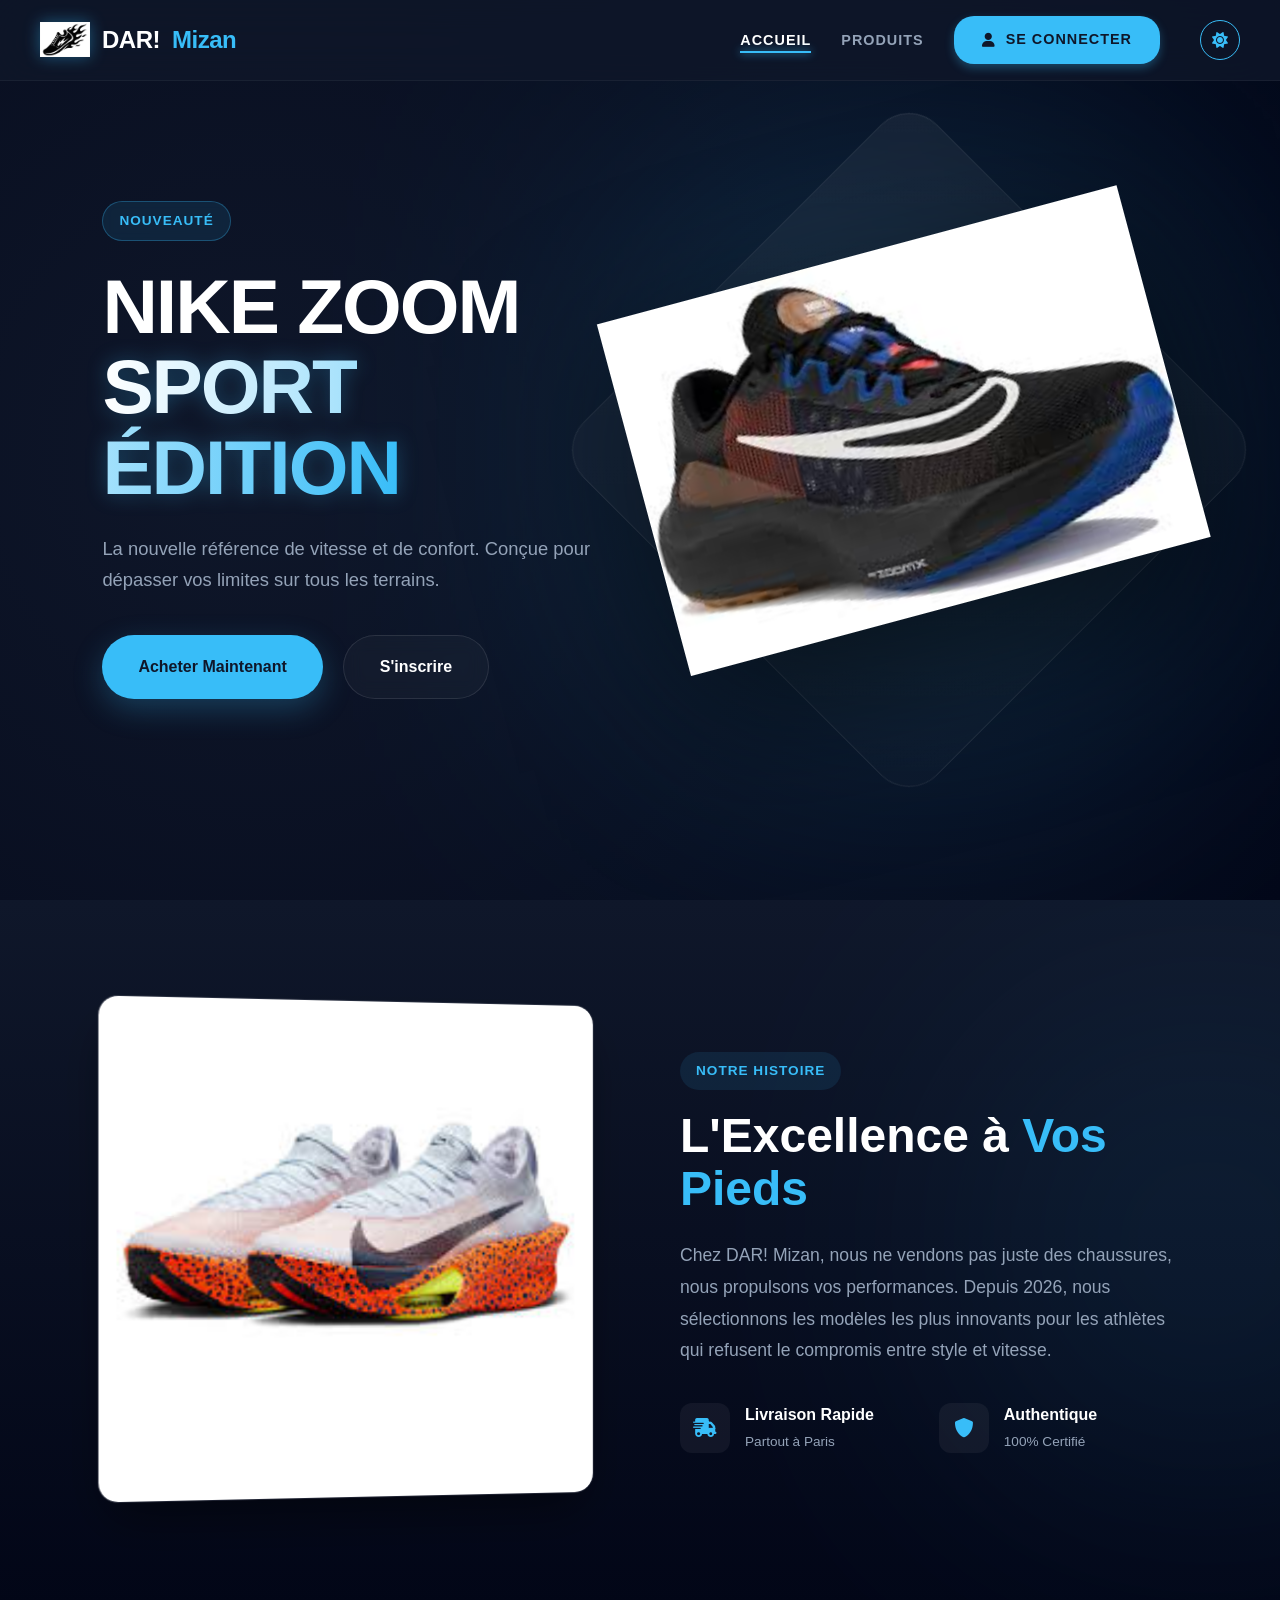
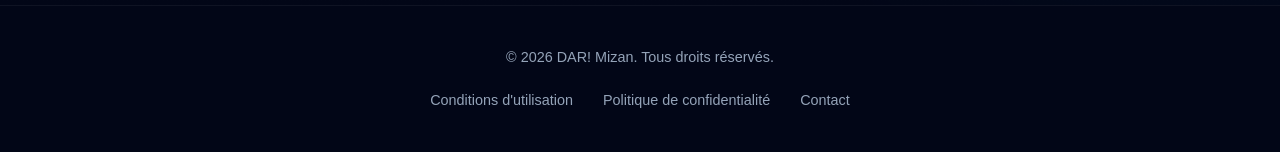
==== commit f5d9d7f0: "Version 5.0 : Mise a jour de la page et ajout de fonctionnalite  dark mode et light mode" ====
--- a/index.html
+++ b/index.html
@@ -23,6 +23,7 @@
                     <li><a href="produits.html">Produits</a></li>
                     <li><a href="connexion.html" class="btn-login">Se connecter</a></li>
                 </ul>
+                <button onclick="toggleTheme()" class="theme-btn" title="Changer de thème"><i class="fas fa-sun"></i></button>
                 <div class="hamburger">
                     <i class="fas fa-bars"></i>
                 </div>
@@ -87,8 +88,29 @@
     </footer>
 
     <script>
+        // GESTION DU THÈME (V5.0)
+        function toggleTheme() {
+            document.body.classList.toggle('light-mode');
+            const isLight = document.body.classList.contains('light-mode');
+            localStorage.setItem('theme', isLight ? 'light' : 'dark');
+            const btn = document.querySelector('.theme-btn i');
+            if(btn) btn.className = isLight ? 'fas fa-moon' : 'fas fa-sun';
+        }
+        // Charger le thème au démarrage
+        if(localStorage.getItem('theme') === 'light') { document.body.classList.add('light-mode'); }
+
         // Vérifier si l'utilisateur est connecté pour changer le bouton Login en Logout
         document.addEventListener("DOMContentLoaded", function() {
+            
+            // --- COMPTEUR DE VISITES (V6.0) ---
+            // Si l'utilisateur n'a pas encore été compté dans cette session (fenêtre ouverte)
+            if (!sessionStorage.getItem('session_counted')) {
+                let totalVisits = parseInt(localStorage.getItem('mizan_total_visits') || '0');
+                totalVisits++; // On ajoute 1 visiteur
+                localStorage.setItem('mizan_total_visits', totalVisits); // On sauvegarde
+                sessionStorage.setItem('session_counted', 'true'); // On marque cette session comme comptée
+            }
+
             const currentUser = localStorage.getItem('currentUser');
             const loginBtn = document.querySelector('.btn-login');
 
@@ -100,9 +122,16 @@
                     e.preventDefault();
                     if(confirm("Voulez-vous vous déconnecter ?")) {
                         localStorage.removeItem('currentUser');
+                        localStorage.removeItem('remembered_email'); // On oublie l'email
                         window.location.reload();
                     }
                 });
+            }
+
+            // Mettre à jour l'icône thème si nécessaire
+            if(localStorage.getItem('theme') === 'light') {
+                const btn = document.querySelector('.theme-btn i');
+                if(btn) btn.className = 'fas fa-moon';
             }
 
             // GESTION DU MENU BURGER
@@ -117,6 +146,25 @@
                     icon.classList.toggle('fa-bars');
                     icon.classList.toggle('fa-times');
                 });
+
+                // Fermeture auto au clic sur un lien
+                document.querySelectorAll('.nav-links a, .nav-links button').forEach(item => {
+                    item.addEventListener('click', () => {
+                        navLinks.classList.remove('active');
+                        const icon = hamburger.querySelector('i');
+                        if(icon) { icon.classList.add('fa-bars'); icon.classList.remove('fa-times'); }
+                    });
+                });
+            }
+        });
+
+        // Gestion du rétrécissement du header au scroll (V5.4)
+        window.addEventListener('scroll', function() {
+            const header = document.querySelector('.header-pro');
+            if (window.scrollY > 50) { // Se déclenche après 50px de scroll
+                header.classList.add('shrink');
+            } else {
+                header.classList.remove('shrink');
             }
         });
     </script>
--- a/style.css
+++ b/style.css
@@ -47,6 +47,86 @@
     overflow-x: hidden;
     line-height: 1.6;
     animation: fadeInPage 0.8s cubic-bezier(0.2, 0.8, 0.2, 1); /* Animation fluide au chargement */
+}
+
+/* --- TRANSITION FLUIDE GLOBALE (V5.0) --- */
+body, .header-pro, .card, .login-card, .infos-form, input, select, textarea, li, .logo, h1, h2, h3, p, strong, span, i, .btn-glow, .modal-content, .nav-links, .detail-card, .shop-controls {
+     transition: background-color 0.5s cubic-bezier(0.4, 0, 0.2, 1), color 0.5s cubic-bezier(0.4, 0, 0.2, 1), border-color 0.5s ease, box-shadow 0.5s ease;
+}
+
+/* --- CONFIGURATION MODE CLAIR (GLOBAL) --- */
+body.light-mode {
+    --dark-bg: #f8fafc;        /* Fond très clair (Slate 50) */
+    --card-bg: #ffffff;        /* Cartes blanches */
+    --input-bg: #f1f5f9;       /* Inputs gris clair (Slate 100) */
+    --text-white: #0f172a;     /* Texte sombre (Slate 900) */
+    --text-gray: #475569;      /* Gris moyen (Slate 600) */
+    --border-color: #cbd5e1;   /* Bordures visibles (Slate 300) */
+}
+
+/* Ajustements spécifiques mode clair */
+body.light-mode .header-pro { 
+    background: rgba(255, 255, 255, 0.85); 
+    border-bottom: 1px solid #e2e8f0; 
+}
+body.light-mode .logo { color: #0f172a; }
+body.light-mode .hamburger { color: #0f172a; }
+
+/* Menu Mobile Mode Clair */
+body.light-mode .nav-links {
+    background: rgba(255, 255, 255, 0.98);
+}
+body.light-mode .nav-links a { color: #334155; }
+body.light-mode .nav-links a:hover, body.light-mode .nav-links a.active { color: var(--primary-blue); }
+
+/* Cartes et Conteneurs en Mode Clair */
+body.light-mode .card,
+body.light-mode .login-card,
+body.light-mode .infos-form,
+body.light-mode .detail-card,
+body.light-mode .shop-controls,
+body.light-mode .modal-content {
+    box-shadow: 0 10px 25px -5px rgba(0, 0, 0, 0.1);
+    border-color: #e2e8f0;
+}
+
+/* Inputs en mode clair */
+body.light-mode input, 
+body.light-mode select, 
+body.light-mode textarea {
+    color: #0f172a;
+    background: #f1f5f9;
+}
+body.light-mode p {
+    color: #0f172a;
+}
+
+
+/* Footer en mode clair */
+body.light-mode .login-footer-main {
+    background: #f1f5f9;
+    border-top: 1px solid #e2e8f0;
+}
+
+/* --- HERO SECTION MODE CLAIR --- */
+body.light-mode .hero-section {
+    background: radial-gradient(circle at 20% 50%, #f8fafc 0%, #e2e8f0 100%);
+}
+
+body.light-mode .hero-text h1 {
+    color: var(--text-white);
+}
+
+body.light-mode .text-gradient {
+    background: linear-gradient(135deg, #0f172a 0%, var(--primary-blue) 100%);
+    -webkit-background-clip: text;
+    -webkit-text-fill-color: transparent;
+}
+
+body.light-mode .btn-secondary {
+    background: rgba(0,0,0,0.05);
+    color: #0f172a;
+    border-color: rgba(0,0,0,0.1);
 }
 
 /* --- HEADER PROFESSIONNEL --- */
@@ -63,6 +143,18 @@
     transition: all 0.3s ease;
 }
 
+/* Style pour le header réduit */
+.header-pro.shrink {
+    height: 60px; /* Hauteur réduite */
+    padding: 0 15px; /* Padding réduit */
+}
+
+.header-pro.shrink .navbar {
+    height: 60px; /* Hauteur de la navbar réduite */
+}
+
+.header-pro.shrink .logo { font-size: 1.3rem; }
+
 .navbar {
     display: flex;
     justify-content: space-between;
@@ -104,6 +196,22 @@
     align-items: center;
     gap: 40px;
     position: relative; /* Pour le positionnement du menu mobile */
+}
+
+/* BOUTON THÈME (Position Pro) */
+.theme-btn {
+    background: transparent;
+    border: 1px solid var(--primary-blue);
+    color: var(--primary-blue);
+    width: 40px;
+    height: 40px;
+    border-radius: 50%;
+    display: flex;
+    align-items: center;
+    justify-content: center;
+    cursor: pointer;
+    transition: all 0.3s ease;
+    font-size: 1rem;
 }
 
 /* Liens de navigation */
@@ -152,28 +260,29 @@
 
 /* Bouton Login/Logout */
 .btn-login {
-    padding: 10px 24px;
-    background: linear-gradient(135deg, rgba(56, 189, 248, 0.1), rgba(56, 189, 248, 0));
-    color: var(--primary-blue);
-    border: 1px solid rgba(56, 189, 248, 0.5);
-    border-radius: 50px; /* Forme pilule très moderne */
-    font-weight: 600;
-    font-size: 0.9rem;
+    padding: 12px 28px;
+    background: var(--primary-blue); /* Couleur pleine pour faire "Bouton Normal" */
+    color: var(--dark-bg); /* Texte foncé pour le contraste */
+    border: none;
+    border-radius: 20px; /* Forme pilule très moderne */
+    font-weight: 700;
+    font-size: 0.95rem;
     text-decoration: none;
     transition: all 0.3s ease;
     white-space: nowrap;
     display: inline-flex;
     align-items: center;
     justify-content: center;
-    gap: 8px; /* Espace entre l'icône et le texte */
-    backdrop-filter: blur(5px);
-    
-    /* Gestion intelligente du texte trop long */
-    max-width: 200px;
-    overflow: hidden;
-    text-overflow: ellipsis;
-    vertical-align: middle;
-}
+    gap: 10px;
+    box-shadow: 0 4px 10px rgba(56, 189, 248, 0.3);
+}
+.nav-links .btn-login {
+     padding: 12px 28px;
+     background: var(--primary-blue); /* Couleur pleine pour faire "Bouton Normal" */
+     color: var(--dark-bg); /* Texte foncé pour le contraste */
+     box-shadow: 0 4px 10px rgba(56, 189, 248, 0.3);
+ }
+
 
 /* Ajout automatique de l'icône utilisateur via CSS */
 .btn-login::before {
@@ -183,12 +292,28 @@
     font-size: 1em;
 }
 
+.nav-links .btn-login::before {
+     content: '\f007'; /* Code de l'icône User FontAwesome */
+     font-family: "Font Awesome 6 Free";
+     font-weight: 900;
+     font-size: 1em;
+ }
+
 .btn-login:hover {
-    background: var(--primary-blue);
+    background: #7dd3fc; /* Un peu plus clair au survol */
     color: var(--dark-bg);
-    box-shadow: 0 0 25px rgba(56, 189, 248, 0.5); /* Lueur intense */
+    box-shadow: 0 6px 20px rgba(56, 189, 248, 0.5);
     transform: translateY(-2px);
-    border-color: var(--primary-blue);
+}
+.nav-links .btn-login:hover {
+     background: #7dd3fc; /* Un peu plus clair au survol */
+     color: var(--dark-bg);
+     box-shadow: 0 6px 20px rgba(56, 189, 248, 0.5);
+     }
+
+/* Supprime le soulignement bleu sur le bouton Login */
+.nav-links .btn-login::after {
+    display: none;
 }
 
 /* --- MENU BURGER (MOBILE) --- */
@@ -226,7 +351,10 @@
     }
 
     .nav-links li {
-        margin: 25px 0;
+        margin: 15px 0;
+        width: 100%;
+        display: flex;
+        justify-content: center;
     }
 
     .nav-links a {
@@ -235,16 +363,33 @@
 
     /* Sur mobile, le bouton prend sa place dans la liste */
     .btn-login {
-        margin-top: 25px;
-        width: 80%; /* Largeur confortable */
-        max-width: 300px;
-        padding: 15px; /* Plus facile à toucher */
-        font-size: 1.1rem;
-        background: rgba(56, 189, 248, 0.1); /* Fond plus visible sur mobile */
-        box-shadow: 0 0 15px rgba(56, 189, 248, 0.15);
+        margin-top: 20px;
+        width: 80%; /* Largeur maîtrisée */
+        max-width: 350px;
+        padding: 14px;
+        font-size: 1rem;
+        /* On garde le fond bleu uni défini plus haut */
+        box-shadow: 0 5px 15px rgba(0,0,0,0.3);
     }
     
     .nav-right-group { gap: 15px; }
+}
+
+/* --- ANIMATION MENU MOBILE (Cascade) --- */
+@media (max-width: 900px) {
+    .nav-links li {
+        opacity: 0;
+        transform: translateY(20px);
+        transition: all 0.4s ease;
+    }
+    .nav-links.active li {
+        opacity: 1;
+        transform: translateY(0);
+    }
+    .nav-links.active li:nth-child(1) { transition-delay: 0.1s; }
+    .nav-links.active li:nth-child(2) { transition-delay: 0.2s; }
+    .nav-links.active li:nth-child(3) { transition-delay: 0.3s; }
+    .nav-links.active li:nth-child(4) { transition-delay: 0.4s; }
 }
 
 /* --- HERO SECTION --- */
@@ -294,7 +439,7 @@
     font-weight: 900;
     margin-bottom: 25px;
     letter-spacing: -2px; /* Lettres plus serrées pour le style sport */
-    color: white;
+    color: var(--text-white); /* Utilise la variable pour s'adapter au mode clair */
 }
 
 .text-gradient {
@@ -629,6 +774,36 @@
     outline: none;
     border-color: var(--primary-blue);
     box-shadow: 0 0 0 3px rgba(56, 189, 248, 0.1);
+}
+
+/* --- OPTIONS FORMULAIRE (V6.2) --- */
+.form-options {
+    display: flex;
+    justify-content: space-between;
+    align-items: center;
+    margin-bottom: 20px;
+    margin-top: 5px;
+}
+
+.remember-me {
+    display: flex;
+    align-items: center;
+    gap: 8px;
+    font-size: 0.9rem;
+    color: var(--text-gray);
+    cursor: pointer;
+    user-select: none; /* Empêche la sélection du texte */
+}
+
+.remember-me input[type="checkbox"] {
+    width: 15px;
+    height: 15px;
+    accent-color: var(--primary-blue); /* Colore la case cochée */
+    cursor: pointer;
+}
+
+.form-options a:hover {
+    text-decoration: underline;
 }
 
 /* --- BOUTON --- */
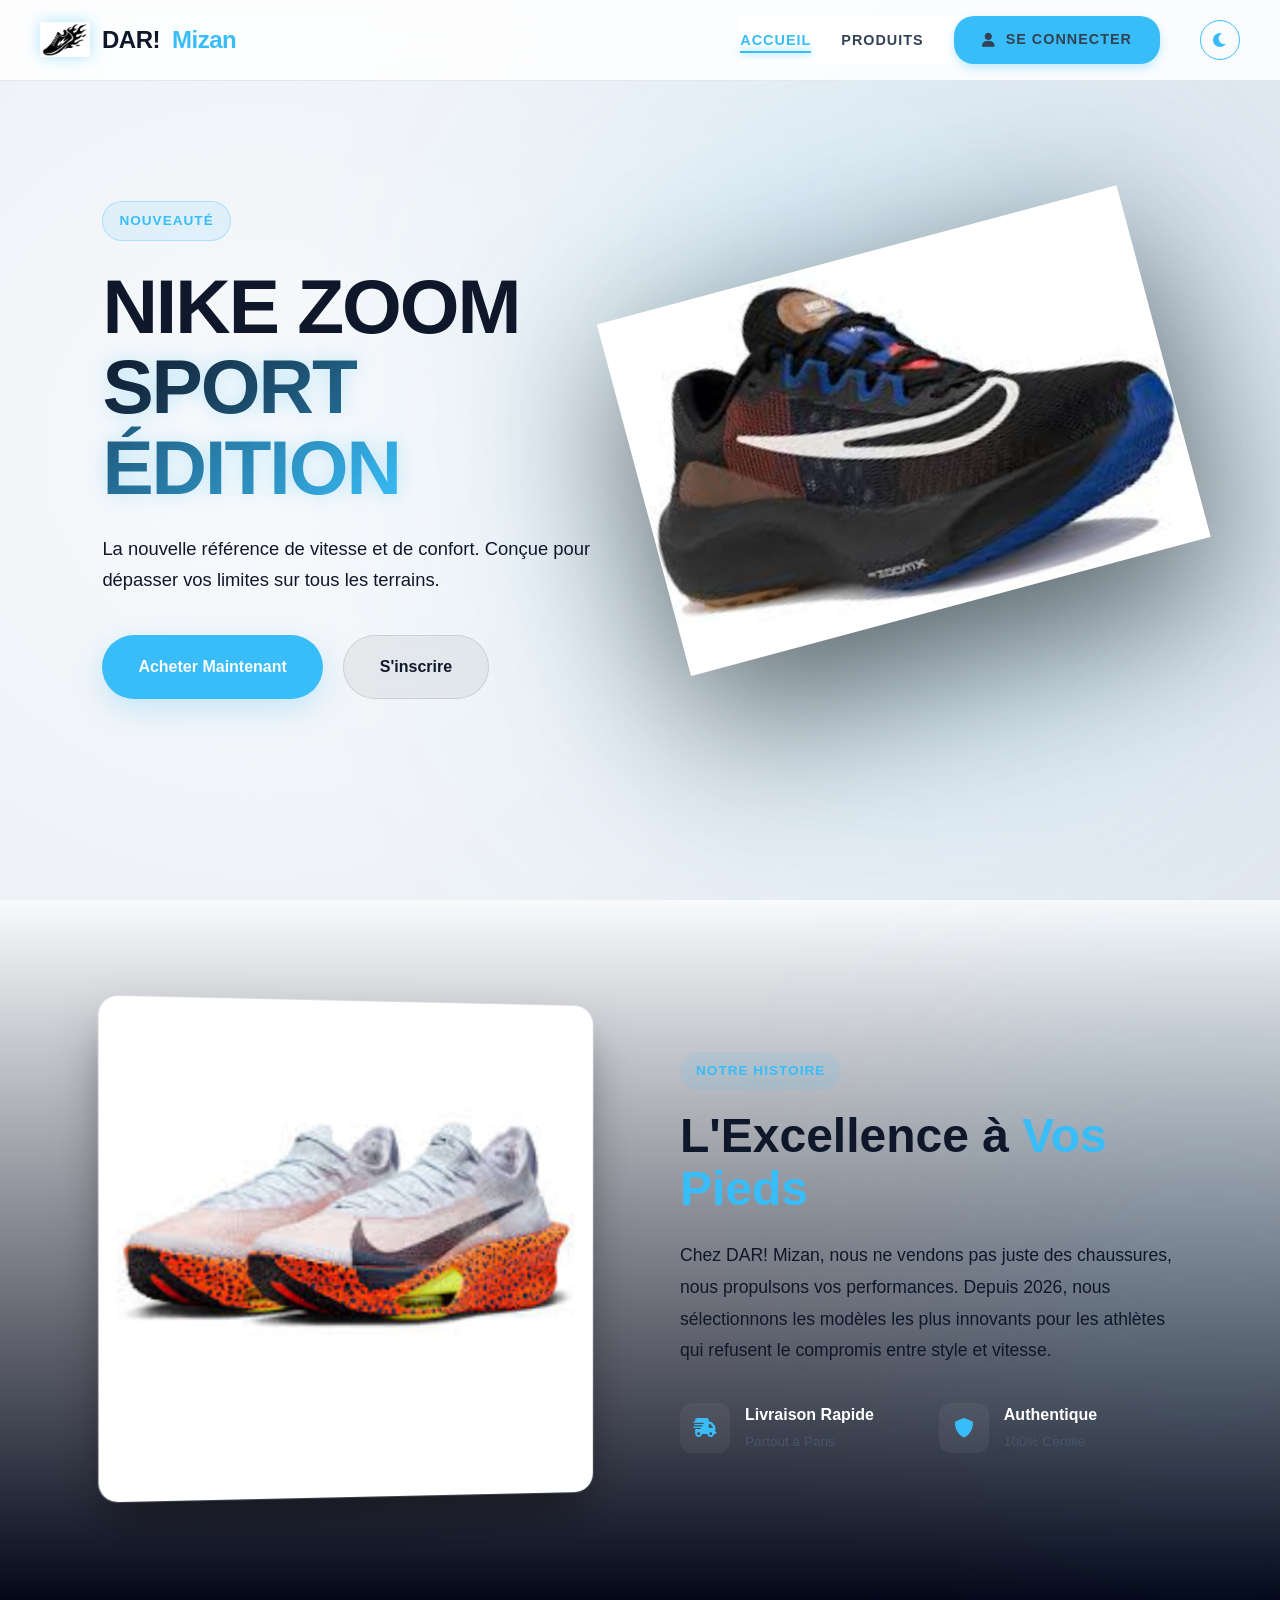
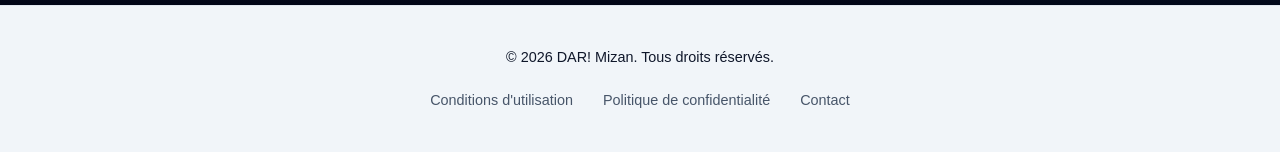
==== commit 9b0615a5: "Version5.1 : Ajout du bouton de partage sur la page détails (API native + Copie lien)" ====
--- a/index.html
+++ b/index.html
@@ -7,6 +7,7 @@
     <link rel="icon" href="icon/vecteezy_black-silhouette-of-a-running-shoe-with-flames-and-lightning_70595360.jpg">
     <link rel="stylesheet" href="style.css">
     <link rel="stylesheet" href="https://cdnjs.cloudflare.com/ajax/libs/font-awesome/6.0.0/css/all.min.css">
+    <script src="common.js" defer></script> <!-- Ajout du script commun -->
 </head>
 <body>
 
@@ -88,85 +89,6 @@
     </footer>
 
     <script>
-        // GESTION DU THÈME (V5.0)
-        function toggleTheme() {
-            document.body.classList.toggle('light-mode');
-            const isLight = document.body.classList.contains('light-mode');
-            localStorage.setItem('theme', isLight ? 'light' : 'dark');
-            const btn = document.querySelector('.theme-btn i');
-            if(btn) btn.className = isLight ? 'fas fa-moon' : 'fas fa-sun';
-        }
-        // Charger le thème au démarrage
-        if(localStorage.getItem('theme') === 'light') { document.body.classList.add('light-mode'); }
-
-        // Vérifier si l'utilisateur est connecté pour changer le bouton Login en Logout
-        document.addEventListener("DOMContentLoaded", function() {
-            
-            // --- COMPTEUR DE VISITES (V6.0) ---
-            // Si l'utilisateur n'a pas encore été compté dans cette session (fenêtre ouverte)
-            if (!sessionStorage.getItem('session_counted')) {
-                let totalVisits = parseInt(localStorage.getItem('mizan_total_visits') || '0');
-                totalVisits++; // On ajoute 1 visiteur
-                localStorage.setItem('mizan_total_visits', totalVisits); // On sauvegarde
-                sessionStorage.setItem('session_counted', 'true'); // On marque cette session comme comptée
-            }
-
-            const currentUser = localStorage.getItem('currentUser');
-            const loginBtn = document.querySelector('.btn-login');
-
-            if (currentUser && loginBtn) {
-                loginBtn.textContent = "Se déconnecter";
-                loginBtn.href = "#";
-                loginBtn.style.backgroundColor = "#dc3545"; 
-                loginBtn.addEventListener('click', function(e) {
-                    e.preventDefault();
-                    if(confirm("Voulez-vous vous déconnecter ?")) {
-                        localStorage.removeItem('currentUser');
-                        localStorage.removeItem('remembered_email'); // On oublie l'email
-                        window.location.reload();
-                    }
-                });
-            }
-
-            // Mettre à jour l'icône thème si nécessaire
-            if(localStorage.getItem('theme') === 'light') {
-                const btn = document.querySelector('.theme-btn i');
-                if(btn) btn.className = 'fas fa-moon';
-            }
-
-            // GESTION DU MENU BURGER
-            const hamburger = document.querySelector('.hamburger');
-            const navLinks = document.querySelector('.nav-links');
-
-            if(hamburger) {
-                hamburger.addEventListener('click', () => {
-                    navLinks.classList.toggle('active');
-                    // Change l'icône (Barres <-> Croix)
-                    const icon = hamburger.querySelector('i');
-                    icon.classList.toggle('fa-bars');
-                    icon.classList.toggle('fa-times');
-                });
-
-                // Fermeture auto au clic sur un lien
-                document.querySelectorAll('.nav-links a, .nav-links button').forEach(item => {
-                    item.addEventListener('click', () => {
-                        navLinks.classList.remove('active');
-                        const icon = hamburger.querySelector('i');
-                        if(icon) { icon.classList.add('fa-bars'); icon.classList.remove('fa-times'); }
-                    });
-                });
-            }
-        });
-
-        // Gestion du rétrécissement du header au scroll (V5.4)
-        window.addEventListener('scroll', function() {
-            const header = document.querySelector('.header-pro');
-            if (window.scrollY > 50) { // Se déclenche après 50px de scroll
-                header.classList.add('shrink');
-            } else {
-                header.classList.remove('shrink');
-            }
-        });
     </script>
 </body>
 </html>
--- a/style.css
+++ b/style.css
@@ -774,6 +774,78 @@
     outline: none;
     border-color: var(--primary-blue);
     box-shadow: 0 0 0 3px rgba(56, 189, 248, 0.1);
+}
+
+/* --- PASSWORD TOGGLE (V6.3) --- */
+.password-wrapper {
+    position: relative;
+}
+
+.toggle-password {
+    position: absolute;
+    right: 15px;
+    top: 50%;
+    transform: translateY(-50%);
+    cursor: pointer;
+    color: var(--text-gray);
+    font-size: 1rem;
+    transition: color 0.3s;
+    z-index: 10;
+}
+
+.toggle-password:hover {
+    color: var(--primary-blue);
+}
+
+/* --- PASSWORD STRENGTH (V6.4) --- */
+.strength-meter {
+    margin-top: 8px;
+}
+
+.strength-bar {
+    height: 4px;
+    background: #334155;
+    border-radius: 2px;
+    overflow: hidden;
+}
+
+.strength-bar-fill {
+    height: 100%;
+    width: 0;
+    transition: width 0.3s ease, background-color 0.3s ease;
+    display: block;
+}
+
+.strength-text {
+    font-size: 0.75rem;
+    margin-top: 5px;
+    text-align: right;
+    font-weight: 600;
+    min-height: 1.2em;
+}
+
+/* Niveaux */
+.strength-weak .strength-bar-fill { width: 33%; background-color: #ef4444; }
+.strength-weak .strength-text { color: #ef4444; }
+
+.strength-medium .strength-bar-fill { width: 66%; background-color: #fbbf24; }
+.strength-medium .strength-text { color: #fbbf24; }
+
+.strength-strong .strength-bar-fill { width: 100%; background-color: #2ed573; }
+.strength-strong .strength-text { color: #2ed573; }
+
+/* --- ANIMATION SECOUSSE (V6.5) --- */
+@keyframes shake {
+    0%, 100% { transform: translateX(0); }
+    25% { transform: translateX(-10px); }
+    50% { transform: translateX(10px); }
+    75% { transform: translateX(-10px); }
+}
+
+.shake {
+    animation: shake 0.4s ease-in-out;
+    border-color: #ef4444 !important;
+    box-shadow: 0 0 0 3px rgba(239, 68, 68, 0.2) !important;
 }
 
 /* --- OPTIONS FORMULAIRE (V6.2) --- */
@@ -1214,3 +1286,61 @@
     .about-content h2 { font-size: 2.2rem; }
     .features-grid { grid-template-columns: 1fr; }
 }
+
+/* --- FORMULAIRE SLIDE (WIZARD) V8.0 --- */
+.form-slider-container {
+    width: 100%;
+    overflow: hidden; /* Cache les étapes suivantes */
+    position: relative;
+}
+
+.form-slider-wrapper {
+    display: flex;
+    width: 300%; /* 3 étapes = 300% de largeur */
+    transition: transform 0.5s cubic-bezier(0.4, 0, 0.2, 1); /* Animation fluide */
+}
+
+.form-step {
+    width: 33.333%; /* Chaque étape prend 1/3 de la largeur */
+    flex-shrink: 0;
+    padding: 5px;
+    opacity: 0; /* Caché par défaut pour l'effet */
+    transition: opacity 0.3s ease;
+    pointer-events: none;
+}
+
+.form-step.active {
+    opacity: 1;
+    pointer-events: all;
+}
+
+/* Sélection Genre */
+.gender-options {
+    display: flex;
+    gap: 15px;
+    justify-content: center;
+    margin: 20px 0;
+}
+
+.gender-card {
+    background: var(--input-bg);
+    border: 2px solid var(--border-color);
+    border-radius: 15px;
+    padding: 20px;
+    width: 120px;
+    text-align: center;
+    cursor: pointer;
+    transition: 0.3s;
+}
+
+.gender-card:hover { border-color: var(--primary-blue); transform: translateY(-3px); }
+.gender-card.selected { background: rgba(56, 189, 248, 0.1); border-color: var(--primary-blue); box-shadow: 0 0 15px rgba(56, 189, 248, 0.2); }
+.gender-card i { font-size: 2rem; margin-bottom: 10px; color: var(--text-gray); }
+.gender-card.selected i { color: var(--primary-blue); }
+
+.nav-btns {
+    display: flex;
+    justify-content: space-between;
+    margin-top: 20px;
+    gap: 10px;
+}
